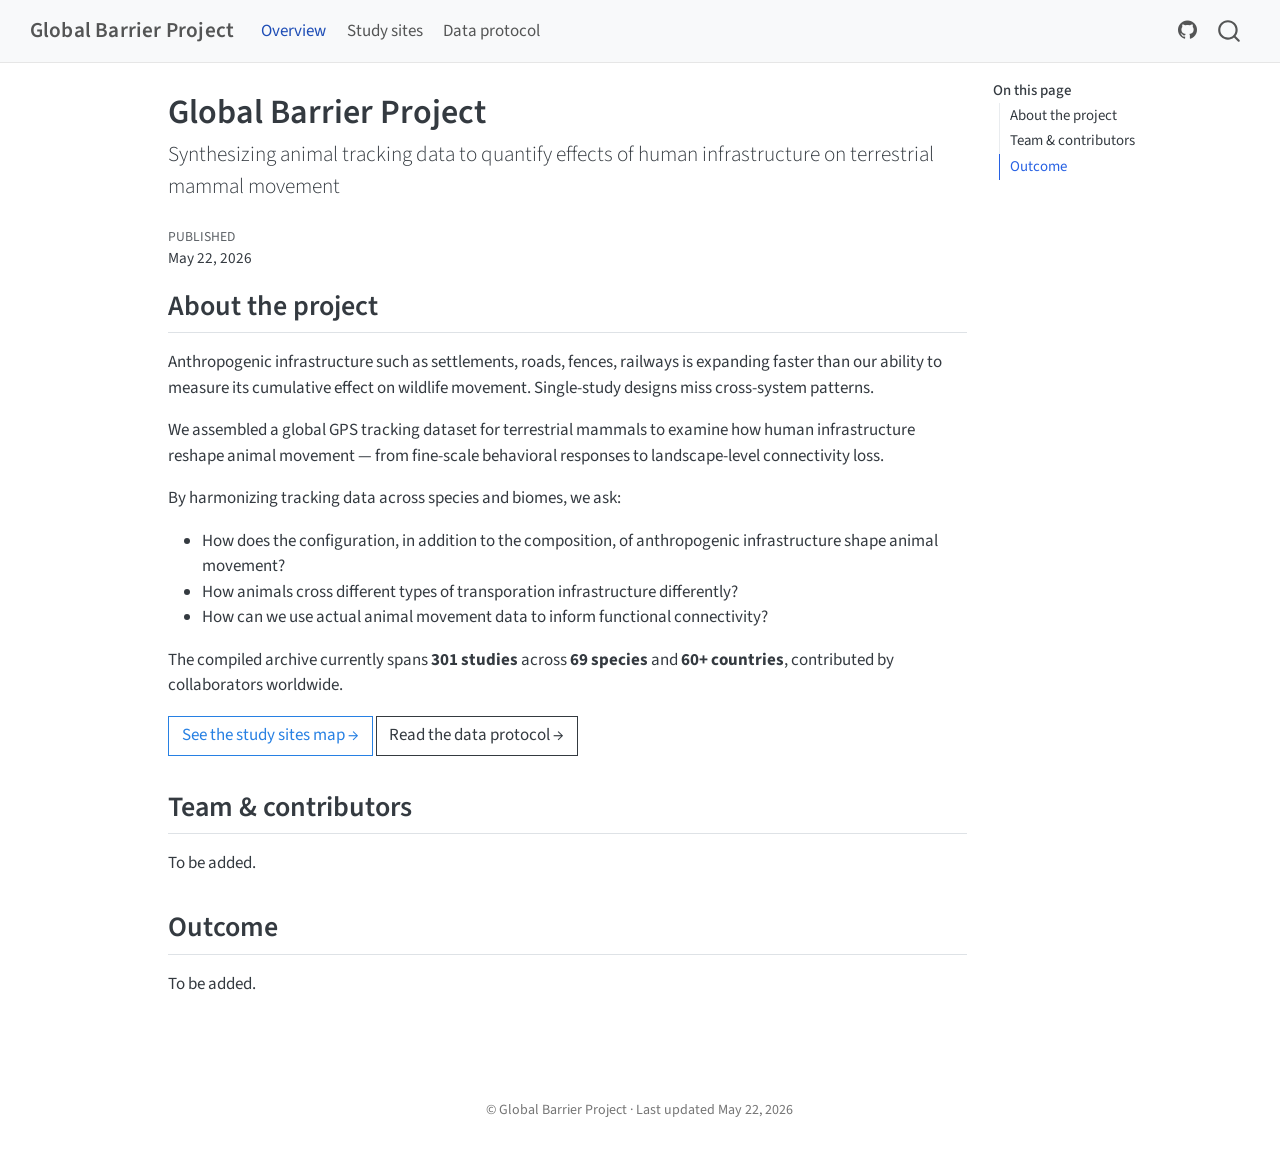
==== docs/index.html @ 2ed0b563 "update site" ====
<!DOCTYPE html>
<html xmlns="http://www.w3.org/1999/xhtml" lang="en" xml:lang="en"><head>

<meta charset="utf-8">
<meta name="generator" content="quarto-1.9.37">

<meta name="viewport" content="width=device-width, initial-scale=1.0, user-scalable=yes">

<meta name="dcterms.date" content="2026-05-22">

<title>Global Barrier Project</title>
<style>
/* Default styles provided by pandoc.
** See https://pandoc.org/MANUAL.html#variables-for-html for config info.
*/
code{white-space: pre-wrap;}
span.smallcaps{font-variant: small-caps;}
div.columns{display: flex; gap: min(4vw, 1.5em);}
div.column{flex: auto; overflow-x: auto;}
div.hanging-indent{margin-left: 1.5em; text-indent: -1.5em;}
ul.task-list{list-style: none;}
ul.task-list li input[type="checkbox"] {
  width: 0.8em;
  margin: 0 0.8em 0.2em -1em; /* quarto-specific, see https://github.com/quarto-dev/quarto-cli/issues/4556 */ 
  vertical-align: middle;
}
</style>


<script src="site_libs/quarto-nav/quarto-nav.js"></script>
<script src="site_libs/quarto-nav/headroom.min.js"></script>
<script src="site_libs/clipboard/clipboard.min.js"></script>
<script src="site_libs/quarto-search/autocomplete.umd.js"></script>
<script src="site_libs/quarto-search/fuse.min.js"></script>
<script src="site_libs/quarto-search/quarto-search.js"></script>
<meta name="quarto:offset" content="./">
<script src="site_libs/quarto-html/quarto.js" type="module"></script>
<script src="site_libs/quarto-html/tabsets/tabsets.js" type="module"></script>
<script src="site_libs/quarto-html/popper.min.js"></script>
<script src="site_libs/quarto-html/tippy.umd.min.js"></script>
<script src="site_libs/quarto-html/anchor.min.js"></script>
<link href="site_libs/quarto-html/tippy.css" rel="stylesheet">
<link href="site_libs/quarto-html/quarto-syntax-highlighting-7f8f88aac4f3542376d5c11b86a4c14d.css" rel="stylesheet" id="quarto-text-highlighting-styles">
<script src="site_libs/bootstrap/bootstrap.min.js"></script>
<link href="site_libs/bootstrap/bootstrap-icons.css" rel="stylesheet">
<link href="site_libs/bootstrap/bootstrap-6388ad00bb6ecaefa25b9a98db1edf18.min.css" rel="stylesheet" append-hash="true" id="quarto-bootstrap" data-mode="light">
<script id="quarto-search-options" type="application/json">{
  "location": "navbar",
  "copy-button": false,
  "collapse-after": 3,
  "panel-placement": "end",
  "type": "overlay",
  "limit": 50,
  "keyboard-shortcut": [
    "f",
    "/",
    "s"
  ],
  "show-item-context": false,
  "language": {
    "search-no-results-text": "No results",
    "search-matching-documents-text": "matching documents",
    "search-copy-link-title": "Copy link to search",
    "search-hide-matches-text": "Hide additional matches",
    "search-more-match-text": "more match in this document",
    "search-more-matches-text": "more matches in this document",
    "search-clear-button-title": "Clear",
    "search-text-placeholder": "",
    "search-detached-cancel-button-title": "Cancel",
    "search-submit-button-title": "Submit",
    "search-label": "Search"
  }
}</script>
<style>html{ scroll-behavior: smooth; }</style>


<link rel="stylesheet" href="styles.css">
</head>

<body class="nav-fixed quarto-light">

<div id="quarto-search-results"></div>
  <header id="quarto-header" class="headroom fixed-top">
    <nav class="navbar navbar-expand-lg " data-bs-theme="dark">
      <div class="navbar-container container-fluid">
      <div class="navbar-brand-container mx-auto">
    <a class="navbar-brand" href="./index.html">
    <span class="navbar-title">Global Barrier Project</span>
    </a>
  </div>
            <div id="quarto-search" class="" title="Search"></div>
          <button class="navbar-toggler" type="button" data-bs-toggle="collapse" data-bs-target="#navbarCollapse" aria-controls="navbarCollapse" role="menu" aria-expanded="false" aria-label="Toggle navigation" onclick="if (window.quartoToggleHeadroom) { window.quartoToggleHeadroom(); }">
  <span class="navbar-toggler-icon"></span>
</button>
          <div class="collapse navbar-collapse" id="navbarCollapse">
            <ul class="navbar-nav navbar-nav-scroll me-auto">
  <li class="nav-item">
    <a class="nav-link active" href="./index.html" aria-current="page"> 
<span class="menu-text">Overview</span></a>
  </li>  
  <li class="nav-item">
    <a class="nav-link" href="./map.html"> 
<span class="menu-text">Study sites</span></a>
  </li>  
  <li class="nav-item">
    <a class="nav-link" href="./protocol.html"> 
<span class="menu-text">Data protocol</span></a>
  </li>  
</ul>
            <ul class="navbar-nav navbar-nav-scroll ms-auto">
  <li class="nav-item compact">
    <a class="nav-link" href="https://github.com/wx-ecology/barrierproject.github.io"> <i class="bi bi-github" role="img">
</i> 
<span class="menu-text"></span></a>
  </li>  
</ul>
          </div> <!-- /navcollapse -->
            <div class="quarto-navbar-tools">
</div>
      </div> <!-- /container-fluid -->
    </nav>
</header>
<!-- content -->
<div id="quarto-content" class="quarto-container page-columns page-rows-contents page-layout-article page-navbar">
<!-- sidebar -->
<!-- margin-sidebar -->
    <div id="quarto-margin-sidebar" class="sidebar margin-sidebar">
        <nav id="TOC" role="doc-toc" class="toc-active">
    <h2 id="toc-title">On this page</h2>
   
  <ul>
  <li><a href="#about-the-project" id="toc-about-the-project" class="nav-link active" data-scroll-target="#about-the-project">About the project</a></li>
  <li><a href="#team-contributors" id="toc-team-contributors" class="nav-link" data-scroll-target="#team-contributors">Team &amp; contributors</a></li>
  <li><a href="#outcome" id="toc-outcome" class="nav-link" data-scroll-target="#outcome">Outcome</a></li>
  </ul>
</nav>
    </div>
<!-- main -->
<main class="content" id="quarto-document-content">

<header id="title-block-header" class="quarto-title-block default">
<div class="quarto-title">
<h1 class="title">Global Barrier Project</h1>
<p class="subtitle lead">Synthesizing animal tracking data to quantify effects of human infrastructure on terrestrial mammal movement</p>
</div>



<div class="quarto-title-meta">

    
    <div>
    <div class="quarto-title-meta-heading">Published</div>
    <div class="quarto-title-meta-contents">
      <p class="date">May 22, 2026</p>
    </div>
  </div>
  
    
  </div>
  


</header>


<section id="about-the-project" class="level2">
<h2 class="anchored" data-anchor-id="about-the-project">About the project</h2>
<p>Anthropogenic infrastructure such as settlements, roads, fences, railways is expanding faster than our ability to measure its cumulative effect on wildlife movement. Single-study designs miss cross-system patterns.</p>
<p>We assembled a global GPS tracking dataset for terrestrial mammals to examine how human infrastructure reshape animal movement — from fine-scale behavioral responses to landscape-level connectivity loss.</p>
<p>By harmonizing tracking data across species and biomes, we ask:</p>
<ul>
<li>How does the configuration, in addition to the composition, of anthropogenic infrastructure shape animal movement?</li>
<li>How animals cross different types of transporation infrastructure differently?</li>
<li>How can we use actual animal movement data to inform functional connectivity?</li>
</ul>
<p>The compiled archive currently spans <strong>301 studies</strong> across <strong>69 species</strong> and <strong>60+ countries</strong>, contributed by collaborators worldwide.</p>
<p><a href="./map.html" class="btn btn-outline-primary">See the study sites map →</a> <a href="./protocol.html" class="btn btn-outline-secondary">Read the data protocol →</a></p>
</section>
<section id="team-contributors" class="level2">
<h2 class="anchored" data-anchor-id="team-contributors">Team &amp; contributors</h2>
<p>To be added.</p>
</section>
<section id="outcome" class="level2">
<h2 class="anchored" data-anchor-id="outcome">Outcome</h2>
<p>To be added.</p>


</section>

</main> <!-- /main -->
<script id="quarto-html-after-body" type="application/javascript">
  window.document.addEventListener("DOMContentLoaded", function (event) {
    const icon = "";
    const anchorJS = new window.AnchorJS();
    anchorJS.options = {
      placement: 'right',
      icon: icon
    };
    anchorJS.add('.anchored');
    const isCodeAnnotation = (el) => {
      for (const clz of el.classList) {
        if (clz.startsWith('code-annotation-')) {                     
          return true;
        }
      }
      return false;
    }
    const onCopySuccess = function(e) {
      // button target
      const button = e.trigger;
      // don't keep focus
      button.blur();
      // flash "checked"
      button.classList.add('code-copy-button-checked');
      var currentTitle = button.getAttribute("title");
      button.setAttribute("title", "Copied!");
      let tooltip;
      if (window.bootstrap) {
        button.setAttribute("data-bs-toggle", "tooltip");
        button.setAttribute("data-bs-placement", "left");
        button.setAttribute("data-bs-title", "Copied!");
        tooltip = new bootstrap.Tooltip(button, 
          { trigger: "manual", 
            customClass: "code-copy-button-tooltip",
            offset: [0, -8]});
        tooltip.show();    
      }
      setTimeout(function() {
        if (tooltip) {
          tooltip.hide();
          button.removeAttribute("data-bs-title");
          button.removeAttribute("data-bs-toggle");
          button.removeAttribute("data-bs-placement");
        }
        button.setAttribute("title", currentTitle);
        button.classList.remove('code-copy-button-checked');
      }, 1000);
      // clear code selection
      e.clearSelection();
    }
    const getTextToCopy = function(trigger) {
      const outerScaffold = trigger.parentElement.cloneNode(true);
      const codeEl = outerScaffold.querySelector('code');
      for (const childEl of codeEl.children) {
        if (isCodeAnnotation(childEl)) {
          childEl.remove();
        }
      }
      return codeEl.innerText;
    }
    const clipboard = new window.ClipboardJS('.code-copy-button:not([data-in-quarto-modal])', {
      text: getTextToCopy
    });
    clipboard.on('success', onCopySuccess);
    if (window.document.getElementById('quarto-embedded-source-code-modal')) {
      const clipboardModal = new window.ClipboardJS('.code-copy-button[data-in-quarto-modal]', {
        text: getTextToCopy,
        container: window.document.getElementById('quarto-embedded-source-code-modal')
      });
      clipboardModal.on('success', onCopySuccess);
    }
      var localhostRegex = new RegExp(/^(?:http|https):\/\/localhost\:?[0-9]*\//);
      var mailtoRegex = new RegExp(/^mailto:/);
        var filterRegex = new RegExp("https:\/\/wx-ecology\.github\.io\/barrierproject\.github\.io\/");
      var isInternal = (href) => {
          return filterRegex.test(href) || localhostRegex.test(href) || mailtoRegex.test(href);
      }
      // Inspect non-navigation links and adorn them if external
     var links = window.document.querySelectorAll('a[href]:not(.nav-link):not(.navbar-brand):not(.toc-action):not(.sidebar-link):not(.sidebar-item-toggle):not(.pagination-link):not(.no-external):not([aria-hidden]):not(.dropdown-item):not(.quarto-navigation-tool):not(.about-link)');
      for (var i=0; i<links.length; i++) {
        const link = links[i];
        if (!isInternal(link.href)) {
          // undo the damage that might have been done by quarto-nav.js in the case of
          // links that we want to consider external
          if (link.dataset.originalHref !== undefined) {
            link.href = link.dataset.originalHref;
          }
            // target, if specified
            link.setAttribute("target", "_blank");
            if (link.getAttribute("rel") === null) {
              link.setAttribute("rel", "noopener");
            }
        }
      }
    function tippyHover(el, contentFn, onTriggerFn, onUntriggerFn) {
      const config = {
        allowHTML: true,
        maxWidth: 500,
        delay: 100,
        arrow: false,
        appendTo: function(el) {
            return el.parentElement;
        },
        interactive: true,
        interactiveBorder: 10,
        theme: 'quarto',
        placement: 'bottom-start',
      };
      if (contentFn) {
        config.content = contentFn;
      }
      if (onTriggerFn) {
        config.onTrigger = onTriggerFn;
      }
      if (onUntriggerFn) {
        config.onUntrigger = onUntriggerFn;
      }
      window.tippy(el, config); 
    }
    const noterefs = window.document.querySelectorAll('a[role="doc-noteref"]');
    for (var i=0; i<noterefs.length; i++) {
      const ref = noterefs[i];
      tippyHover(ref, function() {
        // use id or data attribute instead here
        let href = ref.getAttribute('data-footnote-href') || ref.getAttribute('href');
        try { href = new URL(href).hash; } catch {}
        const id = href.replace(/^#\/?/, "");
        const note = window.document.getElementById(id);
        if (note) {
          return note.innerHTML;
        } else {
          return "";
        }
      });
    }
    const xrefs = window.document.querySelectorAll('a.quarto-xref');
    const processXRef = (id, note) => {
      // Strip column container classes
      const stripColumnClz = (el) => {
        el.classList.remove("page-full", "page-columns");
        if (el.children) {
          for (const child of el.children) {
            stripColumnClz(child);
          }
        }
      }
      stripColumnClz(note)
      if (id === null || id.startsWith('sec-')) {
        // Special case sections, only their first couple elements
        const container = document.createElement("div");
        if (note.children && note.children.length > 2) {
          container.appendChild(note.children[0].cloneNode(true));
          for (let i = 1; i < note.children.length; i++) {
            const child = note.children[i];
            if (child.tagName === "P" && child.innerText === "") {
              continue;
            } else {
              container.appendChild(child.cloneNode(true));
              break;
            }
          }
          if (window.Quarto?.typesetMath) {
            window.Quarto.typesetMath(container);
          }
          return container.innerHTML
        } else {
          if (window.Quarto?.typesetMath) {
            window.Quarto.typesetMath(note);
          }
          return note.innerHTML;
        }
      } else {
        // Remove any anchor links if they are present
        const anchorLink = note.querySelector('a.anchorjs-link');
        if (anchorLink) {
          anchorLink.remove();
        }
        if (window.Quarto?.typesetMath) {
          window.Quarto.typesetMath(note);
        }
        if (note.classList.contains("callout")) {
          return note.outerHTML;
        } else {
          return note.innerHTML;
        }
      }
    }
    for (var i=0; i<xrefs.length; i++) {
      const xref = xrefs[i];
      tippyHover(xref, undefined, function(instance) {
        instance.disable();
        let url = xref.getAttribute('href');
        let hash = undefined; 
        if (url.startsWith('#')) {
          hash = url;
        } else {
          try { hash = new URL(url).hash; } catch {}
        }
        if (hash) {
          const id = hash.replace(/^#\/?/, "");
          const note = window.document.getElementById(id);
          if (note !== null) {
            try {
              const html = processXRef(id, note.cloneNode(true));
              instance.setContent(html);
            } finally {
              instance.enable();
              instance.show();
            }
          } else {
            // See if we can fetch this
            fetch(url.split('#')[0])
            .then(res => res.text())
            .then(html => {
              const parser = new DOMParser();
              const htmlDoc = parser.parseFromString(html, "text/html");
              const note = htmlDoc.getElementById(id);
              if (note !== null) {
                const html = processXRef(id, note);
                instance.setContent(html);
              } 
            }).finally(() => {
              instance.enable();
              instance.show();
            });
          }
        } else {
          // See if we can fetch a full url (with no hash to target)
          // This is a special case and we should probably do some content thinning / targeting
          fetch(url)
          .then(res => res.text())
          .then(html => {
            const parser = new DOMParser();
            const htmlDoc = parser.parseFromString(html, "text/html");
            const note = htmlDoc.querySelector('main.content');
            if (note !== null) {
              // This should only happen for chapter cross references
              // (since there is no id in the URL)
              // remove the first header
              if (note.children.length > 0 && note.children[0].tagName === "HEADER") {
                note.children[0].remove();
              }
              const html = processXRef(null, note);
              instance.setContent(html);
            } 
          }).finally(() => {
            instance.enable();
            instance.show();
          });
        }
      }, function(instance) {
      });
    }
        let selectedAnnoteEl;
        const selectorForAnnotation = ( cell, annotation) => {
          let cellAttr = 'data-code-cell="' + cell + '"';
          let lineAttr = 'data-code-annotation="' +  annotation + '"';
          const selector = 'span[' + cellAttr + '][' + lineAttr + ']';
          return selector;
        }
        const selectCodeLines = (annoteEl) => {
          const doc = window.document;
          const targetCell = annoteEl.getAttribute("data-target-cell");
          const targetAnnotation = annoteEl.getAttribute("data-target-annotation");
          const annoteSpan = window.document.querySelector(selectorForAnnotation(targetCell, targetAnnotation));
          const lines = annoteSpan.getAttribute("data-code-lines").split(",");
          const lineIds = lines.map((line) => {
            return targetCell + "-" + line;
          })
          let top = null;
          let height = null;
          let parent = null;
          if (lineIds.length > 0) {
              //compute the position of the single el (top and bottom and make a div)
              const el = window.document.getElementById(lineIds[0]);
              top = el.offsetTop;
              height = el.offsetHeight;
              parent = el.parentElement.parentElement;
            if (lineIds.length > 1) {
              const lastEl = window.document.getElementById(lineIds[lineIds.length - 1]);
              const bottom = lastEl.offsetTop + lastEl.offsetHeight;
              height = bottom - top;
            }
            if (top !== null && height !== null && parent !== null) {
              // cook up a div (if necessary) and position it 
              let div = window.document.getElementById("code-annotation-line-highlight");
              if (div === null) {
                div = window.document.createElement("div");
                div.setAttribute("id", "code-annotation-line-highlight");
                div.style.position = 'absolute';
                parent.appendChild(div);
              }
              div.style.top = top - 2 + "px";
              div.style.height = height + 4 + "px";
              div.style.left = 0;
              let gutterDiv = window.document.getElementById("code-annotation-line-highlight-gutter");
              if (gutterDiv === null) {
                gutterDiv = window.document.createElement("div");
                gutterDiv.setAttribute("id", "code-annotation-line-highlight-gutter");
                gutterDiv.style.position = 'absolute';
                const codeCell = window.document.getElementById(targetCell);
                const gutter = codeCell.querySelector('.code-annotation-gutter');
                gutter.appendChild(gutterDiv);
              }
              gutterDiv.style.top = top - 2 + "px";
              gutterDiv.style.height = height + 4 + "px";
            }
            selectedAnnoteEl = annoteEl;
          }
        };
        const unselectCodeLines = () => {
          const elementsIds = ["code-annotation-line-highlight", "code-annotation-line-highlight-gutter"];
          elementsIds.forEach((elId) => {
            const div = window.document.getElementById(elId);
            if (div) {
              div.remove();
            }
          });
          selectedAnnoteEl = undefined;
        };
          // Handle positioning of the toggle
      window.addEventListener(
        "resize",
        throttle(() => {
          elRect = undefined;
          if (selectedAnnoteEl) {
            selectCodeLines(selectedAnnoteEl);
          }
        }, 10)
      );
      function throttle(fn, ms) {
      let throttle = false;
      let timer;
        return (...args) => {
          if(!throttle) { // first call gets through
              fn.apply(this, args);
              throttle = true;
          } else { // all the others get throttled
              if(timer) clearTimeout(timer); // cancel #2
              timer = setTimeout(() => {
                fn.apply(this, args);
                timer = throttle = false;
              }, ms);
          }
        };
      }
        // Attach click handler to the DT
        const annoteDls = window.document.querySelectorAll('dt[data-target-cell]');
        for (const annoteDlNode of annoteDls) {
          annoteDlNode.addEventListener('click', (event) => {
            const clickedEl = event.target;
            if (clickedEl !== selectedAnnoteEl) {
              unselectCodeLines();
              const activeEl = window.document.querySelector('dt[data-target-cell].code-annotation-active');
              if (activeEl) {
                activeEl.classList.remove('code-annotation-active');
              }
              selectCodeLines(clickedEl);
              clickedEl.classList.add('code-annotation-active');
            } else {
              // Unselect the line
              unselectCodeLines();
              clickedEl.classList.remove('code-annotation-active');
            }
          });
        }
    const findCites = (el) => {
      const parentEl = el.parentElement;
      if (parentEl) {
        const cites = parentEl.dataset.cites;
        if (cites) {
          return {
            el,
            cites: cites.split(' ')
          };
        } else {
          return findCites(el.parentElement)
        }
      } else {
        return undefined;
      }
    };
    var bibliorefs = window.document.querySelectorAll('a[role="doc-biblioref"]');
    for (var i=0; i<bibliorefs.length; i++) {
      const ref = bibliorefs[i];
      const citeInfo = findCites(ref);
      if (citeInfo) {
        tippyHover(citeInfo.el, function() {
          var popup = window.document.createElement('div');
          citeInfo.cites.forEach(function(cite) {
            var citeDiv = window.document.createElement('div');
            citeDiv.classList.add('hanging-indent');
            citeDiv.classList.add('csl-entry');
            var biblioDiv = window.document.getElementById('ref-' + cite);
            if (biblioDiv) {
              citeDiv.innerHTML = biblioDiv.innerHTML;
            }
            popup.appendChild(citeDiv);
          });
          return popup.innerHTML;
        });
      }
    }
  });
  </script>
</div> <!-- /content -->
<footer class="footer">
  <div class="nav-footer">
    <div class="nav-footer-left">
      &nbsp;
    </div>   
    <div class="nav-footer-center">
<p>© Global Barrier Project · Last updated May 22, 2026</p>
</div>
    <div class="nav-footer-right">
      &nbsp;
    </div>
  </div>
</footer>




<script src="site_libs/quarto-html/zenscroll-min.js"></script>
</body></html>
---- docs/site_libs/quarto-html/tippy.css ----
.tippy-box[data-animation=fade][data-state=hidden]{opacity:0}[data-tippy-root]{max-width:calc(100vw - 10px)}.tippy-box{position:relative;background-color:#333;color:#fff;border-radius:4px;font-size:14px;line-height:1.4;white-space:normal;outline:0;transition-property:transform,visibility,opacity}.tippy-box[data-placement^=top]>.tippy-arrow{bottom:0}.tippy-box[data-placement^=top]>.tippy-arrow:before{bottom:-7px;left:0;border-width:8px 8px 0;border-top-color:initial;transform-origin:center top}.tippy-box[data-placement^=bottom]>.tippy-arrow{top:0}.tippy-box[data-placement^=bottom]>.tippy-arrow:before{top:-7px;left:0;border-width:0 8px 8px;border-bottom-color:initial;transform-origin:center bottom}.tippy-box[data-placement^=left]>.tippy-arrow{right:0}.tippy-box[data-placement^=left]>.tippy-arrow:before{border-width:8px 0 8px 8px;border-left-color:initial;right:-7px;transform-origin:center left}.tippy-box[data-placement^=right]>.tippy-arrow{left:0}.tippy-box[data-placement^=right]>.tippy-arrow:before{left:-7px;border-width:8px 8px 8px 0;border-right-color:initial;transform-origin:center right}.tippy-box[data-inertia][data-state=visible]{transition-timing-function:cubic-bezier(.54,1.5,.38,1.11)}.tippy-arrow{width:16px;height:16px;color:#333}.tippy-arrow:before{content:"";position:absolute;border-color:transparent;border-style:solid}.tippy-content{position:relative;padding:5px 9px;z-index:1}
---- docs/site_libs/quarto-html/quarto-syntax-highlighting-7f8f88aac4f3542376d5c11b86a4c14d.css ----
/* quarto syntax highlight colors */
:root {
  --quarto-hl-ot-color: #003B4F;
  --quarto-hl-at-color: #657422;
  --quarto-hl-ss-color: #20794D;
  --quarto-hl-an-color: #5E5E5E;
  --quarto-hl-fu-color: #4758AB;
  --quarto-hl-st-color: #20794D;
  --quarto-hl-cf-color: #003B4F;
  --quarto-hl-op-color: #5E5E5E;
  --quarto-hl-er-color: #AD0000;
  --quarto-hl-bn-color: #AD0000;
  --quarto-hl-al-color: #AD0000;
  --quarto-hl-va-color: #111111;
  --quarto-hl-bu-color: inherit;
  --quarto-hl-ex-color: inherit;
  --quarto-hl-pp-color: #AD0000;
  --quarto-hl-in-color: #5E5E5E;
  --quarto-hl-vs-color: #20794D;
  --quarto-hl-wa-color: #5E5E5E;
  --quarto-hl-do-color: #5E5E5E;
  --quarto-hl-im-color: #00769E;
  --quarto-hl-ch-color: #20794D;
  --quarto-hl-dt-color: #AD0000;
  --quarto-hl-fl-color: #AD0000;
  --quarto-hl-co-color: #5E5E5E;
  --quarto-hl-cv-color: #5E5E5E;
  --quarto-hl-cn-color: #8f5902;
  --quarto-hl-sc-color: #5E5E5E;
  --quarto-hl-dv-color: #AD0000;
  --quarto-hl-kw-color: #003B4F;
}

/* other quarto variables */
:root {
  --quarto-font-monospace: SFMono-Regular, Menlo, Monaco, Consolas, "Liberation Mono", "Courier New", monospace;
}

/* syntax highlight based on Pandoc's rules */
pre > code.sourceCode > span {
  color: #003B4F;
}

code.sourceCode > span {
  color: #003B4F;
}

div.sourceCode,
div.sourceCode pre.sourceCode {
  color: #003B4F;
}

/* Normal */
code span {
  color: #003B4F;
}

/* Alert */
code span.al {
  color: #AD0000;
  font-style: inherit;
}

/* Annotation */
code span.an {
  color: #5E5E5E;
  font-style: inherit;
}

/* Attribute */
code span.at {
  color: #657422;
  font-style: inherit;
}

/* BaseN */
code span.bn {
  color: #AD0000;
  font-style: inherit;
}

/* BuiltIn */
code span.bu {
  font-style: inherit;
}

/* ControlFlow */
code span.cf {
  color: #003B4F;
  font-weight: bold;
  font-style: inherit;
}

/* Char */
code span.ch {
  color: #20794D;
  font-style: inherit;
}

/* Constant */
code span.cn {
  color: #8f5902;
  font-style: inherit;
}

/* Comment */
code span.co {
  color: #5E5E5E;
  font-style: inherit;
}

/* CommentVar */
code span.cv {
  color: #5E5E5E;
  font-style: italic;
}

/* Documentation */
code span.do {
  color: #5E5E5E;
  font-style: italic;
}

/* DataType */
code span.dt {
  color: #AD0000;
  font-style: inherit;
}

/* DecVal */
code span.dv {
  color: #AD0000;
  font-style: inherit;
}

/* Error */
code span.er {
  color: #AD0000;
  font-style: inherit;
}

/* Extension */
code span.ex {
  font-style: inherit;
}

/* Float */
code span.fl {
  color: #AD0000;
  font-style: inherit;
}

/* Function */
code span.fu {
  color: #4758AB;
  font-style: inherit;
}

/* Import */
code span.im {
  color: #00769E;
  font-style: inherit;
}

/* Information */
code span.in {
  color: #5E5E5E;
  font-style: inherit;
}

/* Keyword */
code span.kw {
  color: #003B4F;
  font-weight: bold;
  font-style: inherit;
}

/* Operator */
code span.op {
  color: #5E5E5E;
  font-style: inherit;
}

/* Other */
code span.ot {
  color: #003B4F;
  font-style: inherit;
}

/* Preprocessor */
code span.pp {
  color: #AD0000;
  font-style: inherit;
}

/* SpecialChar */
code span.sc {
  color: #5E5E5E;
  font-style: inherit;
}

/* SpecialString */
code span.ss {
  color: #20794D;
  font-style: inherit;
}

/* String */
code span.st {
  color: #20794D;
  font-style: inherit;
}

/* Variable */
code span.va {
  color: #111111;
  font-style: inherit;
}

/* VerbatimString */
code span.vs {
  color: #20794D;
  font-style: inherit;
}

/* Warning */
code span.wa {
  color: #5E5E5E;
  font-style: italic;
}

.prevent-inlining {
  content: "</";
}

/*# sourceMappingURL=789ad8cd35626ba772517505b42a116e.css.map */
---- docs/styles.css ----
/* Global Barrier Project - light branding */
:root {
  --gb-accent: #2c5f4f;
  --gb-muted: #6c7a76;
}

.navbar { border-bottom: 1px solid #e6e6e6; }
.navbar-brand { font-weight: 600; letter-spacing: 0.2px; }

/* Make Leaflet maps inside Quarto pages flush with text width */
.leaflet-container { border-radius: 6px; }

/* Subtle table styling for protocol page */
table { font-size: 0.92rem; }
table thead th { background: #f4f6f5; }

/* De-emphasize footer */
.page-footer { color: var(--gb-muted); font-size: 0.85rem; }
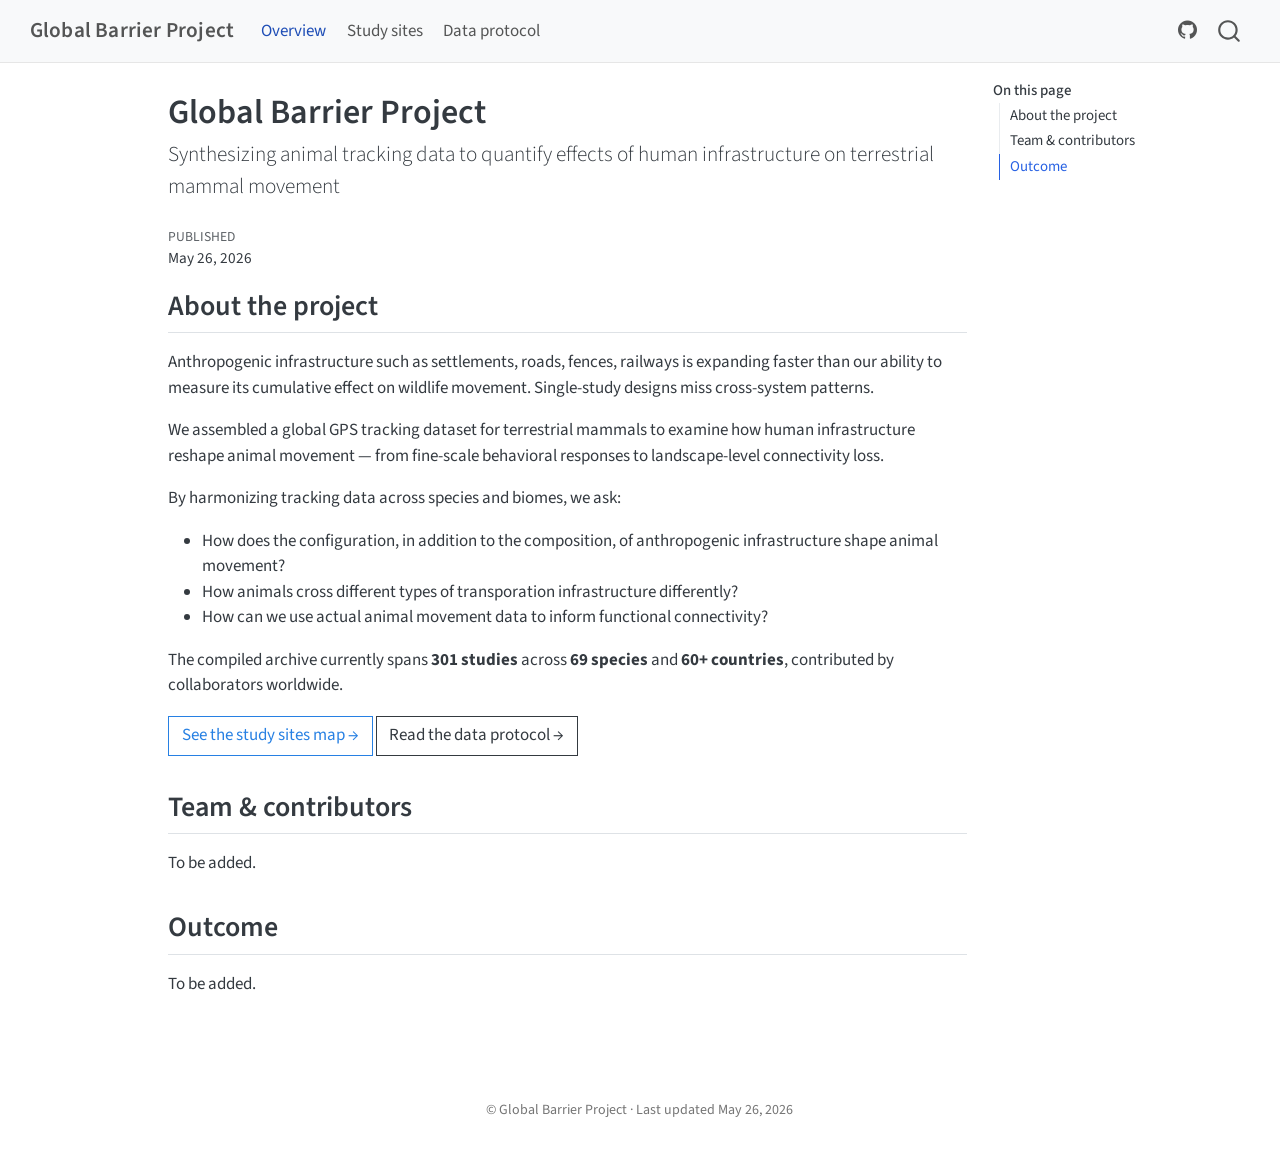
==== commit 3980d492: "update site title" ====
--- a/docs/index.html
+++ b/docs/index.html
@@ -6,7 +6,7 @@
 
 <meta name="viewport" content="width=device-width, initial-scale=1.0, user-scalable=yes">
 
-<meta name="dcterms.date" content="2026-05-22">
+<meta name="dcterms.date" content="2026-05-26">
 
 <title>Global Barrier Project</title>
 <style>
@@ -152,7 +152,7 @@
     <div>
     <div class="quarto-title-meta-heading">Published</div>
     <div class="quarto-title-meta-contents">
-      <p class="date">May 22, 2026</p>
+      <p class="date">May 26, 2026</p>
     </div>
   </div>
   
@@ -601,7 +601,7 @@
       &nbsp;
     </div>   
     <div class="nav-footer-center">
-<p>© Global Barrier Project · Last updated May 22, 2026</p>
+<p>© Global Barrier Project · Last updated May 26, 2026</p>
 </div>
     <div class="nav-footer-right">
       &nbsp;
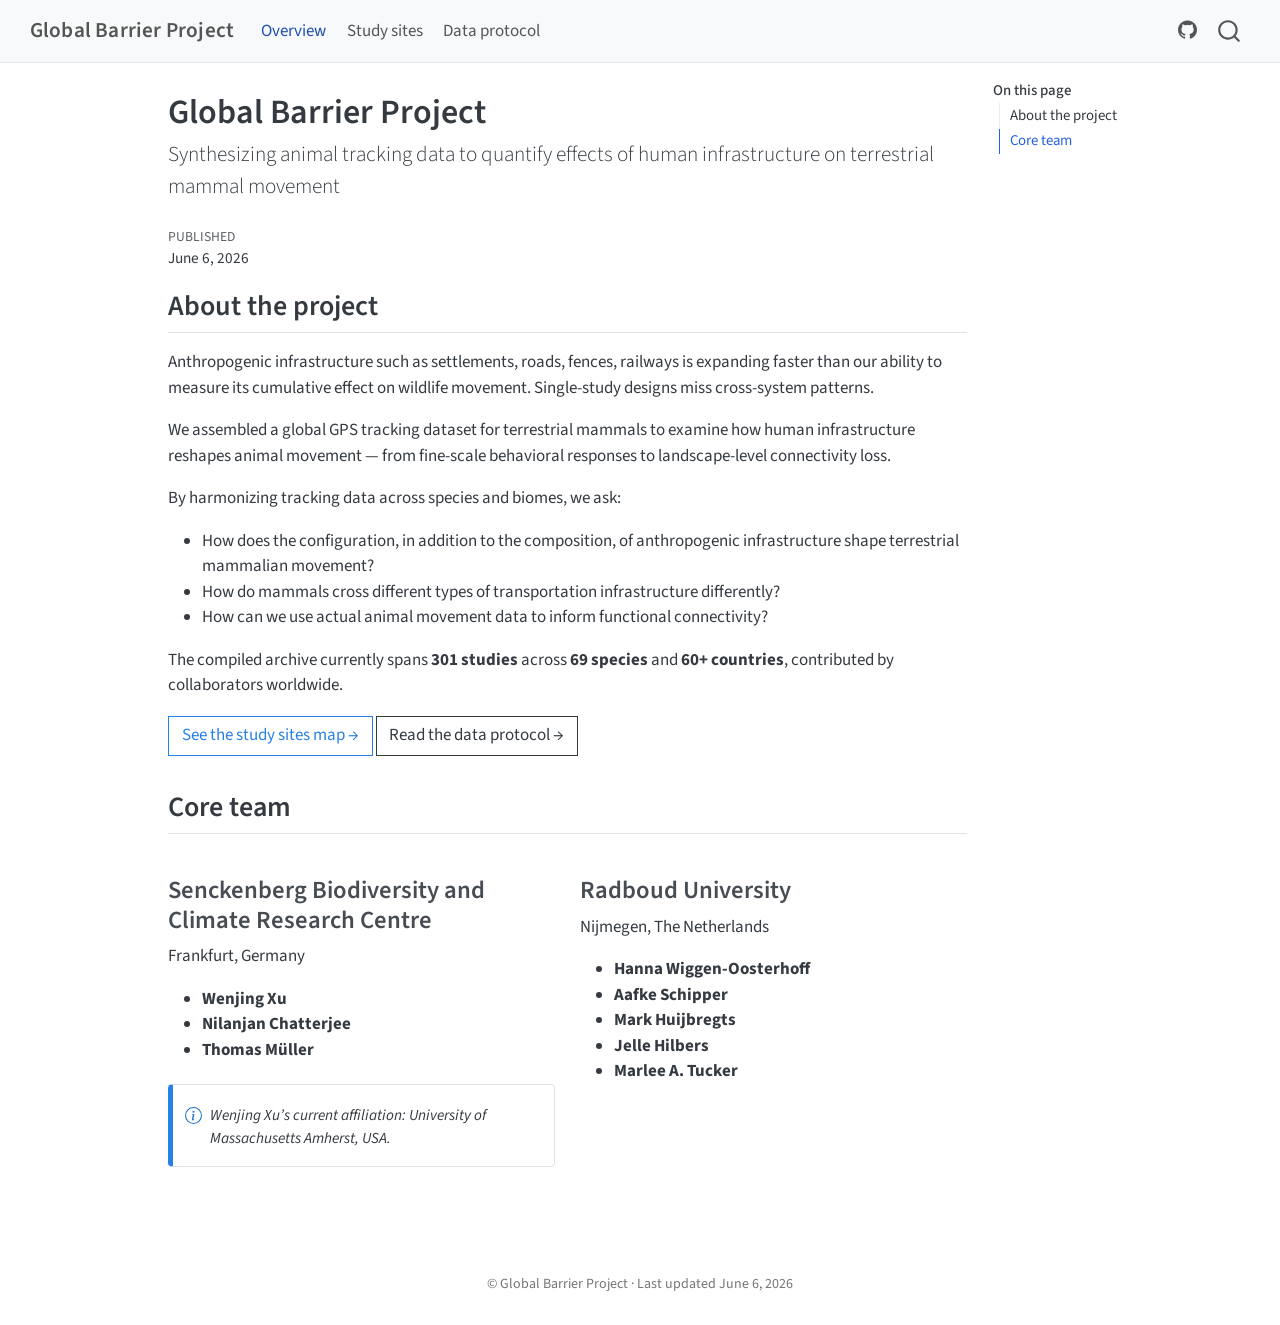
==== commit beca9850: "Update overview and team section" ====
--- a/docs/index.html
+++ b/docs/index.html
@@ -6,7 +6,7 @@
 
 <meta name="viewport" content="width=device-width, initial-scale=1.0, user-scalable=yes">
 
-<meta name="dcterms.date" content="2026-05-26">
+<meta name="dcterms.date" content="2026-06-06">
 
 <title>Global Barrier Project</title>
 <style>
@@ -130,8 +130,7 @@
    
   <ul>
   <li><a href="#about-the-project" id="toc-about-the-project" class="nav-link active" data-scroll-target="#about-the-project">About the project</a></li>
-  <li><a href="#team-contributors" id="toc-team-contributors" class="nav-link" data-scroll-target="#team-contributors">Team &amp; contributors</a></li>
-  <li><a href="#outcome" id="toc-outcome" class="nav-link" data-scroll-target="#outcome">Outcome</a></li>
+  <li><a href="#core-team" id="toc-core-team" class="nav-link" data-scroll-target="#core-team">Core team</a></li>
   </ul>
 </nav>
     </div>
@@ -152,7 +151,7 @@
     <div>
     <div class="quarto-title-meta-heading">Published</div>
     <div class="quarto-title-meta-contents">
-      <p class="date">May 26, 2026</p>
+      <p class="date">June 6, 2026</p>
     </div>
   </div>
   
@@ -167,23 +166,50 @@
 <section id="about-the-project" class="level2">
 <h2 class="anchored" data-anchor-id="about-the-project">About the project</h2>
 <p>Anthropogenic infrastructure such as settlements, roads, fences, railways is expanding faster than our ability to measure its cumulative effect on wildlife movement. Single-study designs miss cross-system patterns.</p>
-<p>We assembled a global GPS tracking dataset for terrestrial mammals to examine how human infrastructure reshape animal movement — from fine-scale behavioral responses to landscape-level connectivity loss.</p>
+<p>We assembled a global GPS tracking dataset for terrestrial mammals to examine how human infrastructure reshapes animal movement — from fine-scale behavioral responses to landscape-level connectivity loss.</p>
 <p>By harmonizing tracking data across species and biomes, we ask:</p>
 <ul>
-<li>How does the configuration, in addition to the composition, of anthropogenic infrastructure shape animal movement?</li>
-<li>How animals cross different types of transporation infrastructure differently?</li>
+<li>How does the configuration, in addition to the composition, of anthropogenic infrastructure shape terrestrial mammalian movement?</li>
+<li>How do mammals cross different types of transportation infrastructure differently?</li>
 <li>How can we use actual animal movement data to inform functional connectivity?</li>
 </ul>
 <p>The compiled archive currently spans <strong>301 studies</strong> across <strong>69 species</strong> and <strong>60+ countries</strong>, contributed by collaborators worldwide.</p>
 <p><a href="./map.html" class="btn btn-outline-primary">See the study sites map →</a> <a href="./protocol.html" class="btn btn-outline-secondary">Read the data protocol →</a></p>
 </section>
-<section id="team-contributors" class="level2">
-<h2 class="anchored" data-anchor-id="team-contributors">Team &amp; contributors</h2>
-<p>To be added.</p>
+<section id="core-team" class="level2">
+<h2 class="anchored" data-anchor-id="core-team">Core team</h2>
+<div class="grid">
+<section id="senckenberg-biodiversity-and-climate-research-centre" class="level3 g-col-12 g-col-md-6">
+<h3 class="anchored" data-anchor-id="senckenberg-biodiversity-and-climate-research-centre">Senckenberg Biodiversity and Climate Research Centre</h3>
+<p>Frankfurt, Germany</p>
+<ul>
+<li><strong>Wenjing Xu</strong></li>
+<li><strong>Nilanjan Chatterjee</strong></li>
+<li><strong>Thomas Müller</strong></li>
+</ul>
+<div class="callout callout-style-simple callout-note">
+<div class="callout-body d-flex">
+<div class="callout-icon-container">
+<i class="callout-icon"></i>
+</div>
+<div class="callout-body-container">
+<p><em>Wenjing Xu’s current affiliation: University of Massachusetts Amherst, USA.</em></p>
+</div>
+</div>
+</div>
 </section>
-<section id="outcome" class="level2">
-<h2 class="anchored" data-anchor-id="outcome">Outcome</h2>
-<p>To be added.</p>
+<section id="radboud-university" class="level3 g-col-12 g-col-md-6">
+<h3 class="anchored" data-anchor-id="radboud-university">Radboud University</h3>
+<p>Nijmegen, The Netherlands</p>
+<ul>
+<li><strong>Hanna Wiggen-Oosterhoff</strong></li>
+<li><strong>Aafke Schipper</strong></li>
+<li><strong>Mark Huijbregts</strong></li>
+<li><strong>Jelle Hilbers</strong></li>
+<li><strong>Marlee A. Tucker</strong></li>
+</ul>
+</section>
+</div>
 
 
 </section>
@@ -601,7 +627,7 @@
       &nbsp;
     </div>   
     <div class="nav-footer-center">
-<p>© Global Barrier Project · Last updated May 26, 2026</p>
+<p>© Global Barrier Project · Last updated June 6, 2026</p>
 </div>
     <div class="nav-footer-right">
       &nbsp;
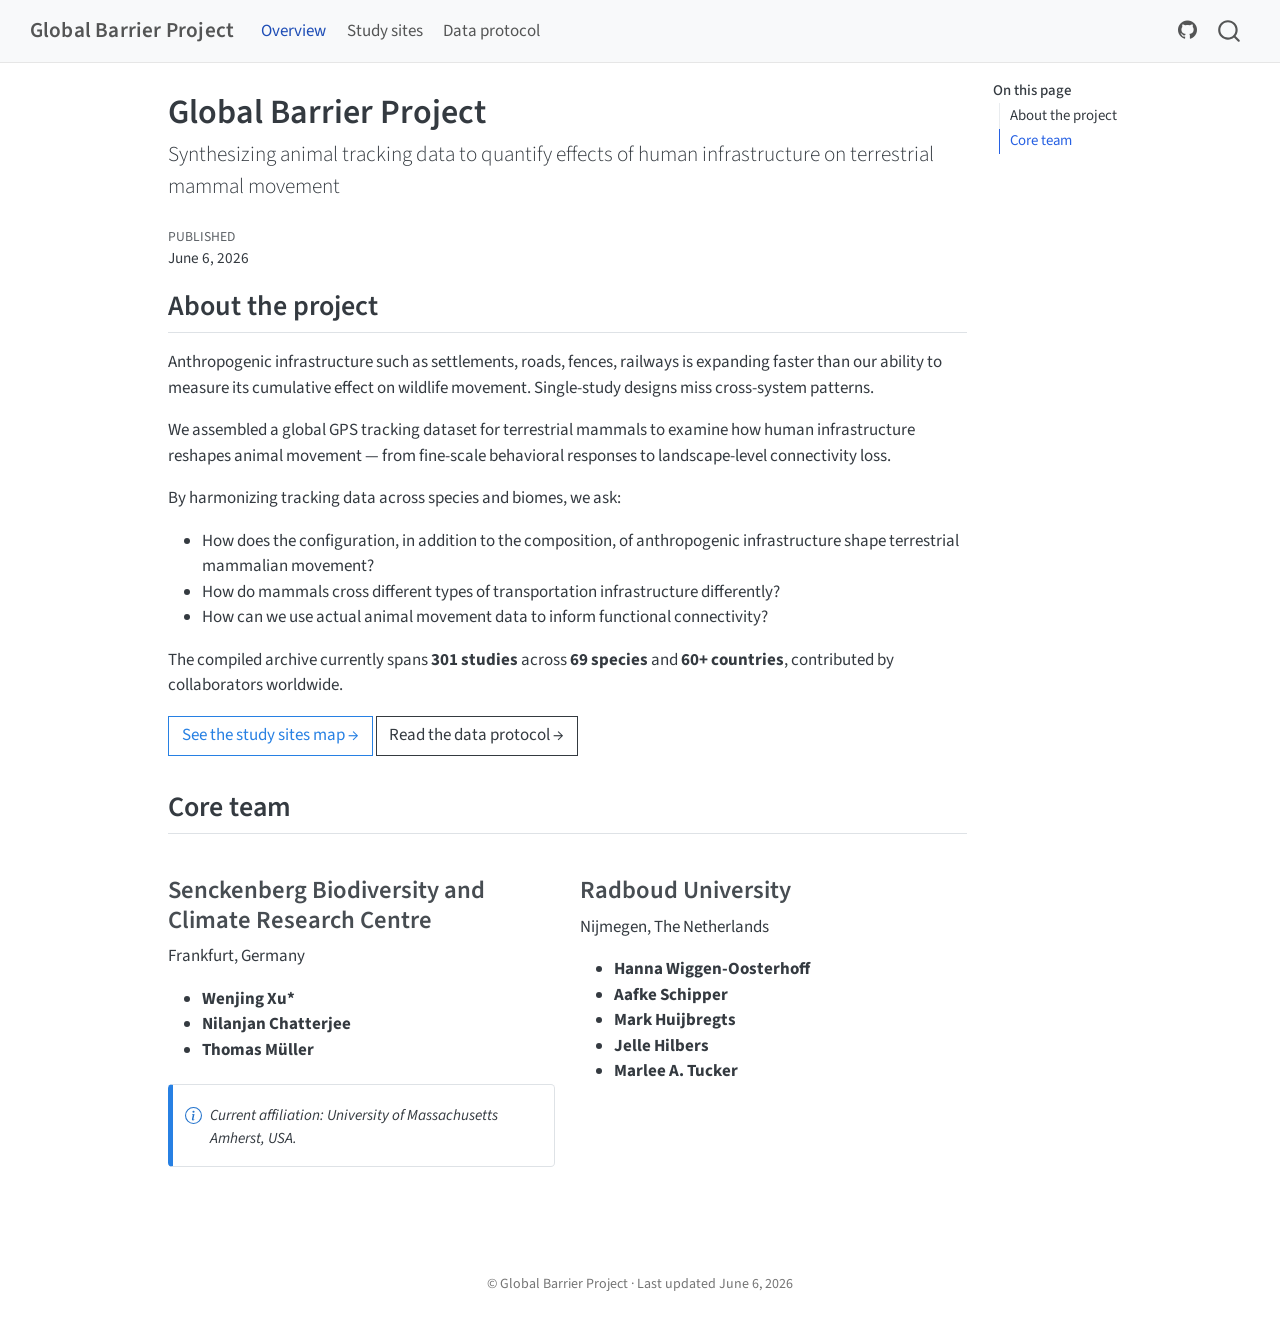
==== commit 8ffc2828: "Update overview and team section" ====
--- a/docs/index.html
+++ b/docs/index.html
@@ -183,7 +183,7 @@
 <h3 class="anchored" data-anchor-id="senckenberg-biodiversity-and-climate-research-centre">Senckenberg Biodiversity and Climate Research Centre</h3>
 <p>Frankfurt, Germany</p>
 <ul>
-<li><strong>Wenjing Xu</strong></li>
+<li><strong>Wenjing Xu* </strong></li>
 <li><strong>Nilanjan Chatterjee</strong></li>
 <li><strong>Thomas Müller</strong></li>
 </ul>
@@ -193,7 +193,7 @@
 <i class="callout-icon"></i>
 </div>
 <div class="callout-body-container">
-<p><em>Wenjing Xu’s current affiliation: University of Massachusetts Amherst, USA.</em></p>
+<p><em>Current affiliation: University of Massachusetts Amherst, USA.</em></p>
 </div>
 </div>
 </div>
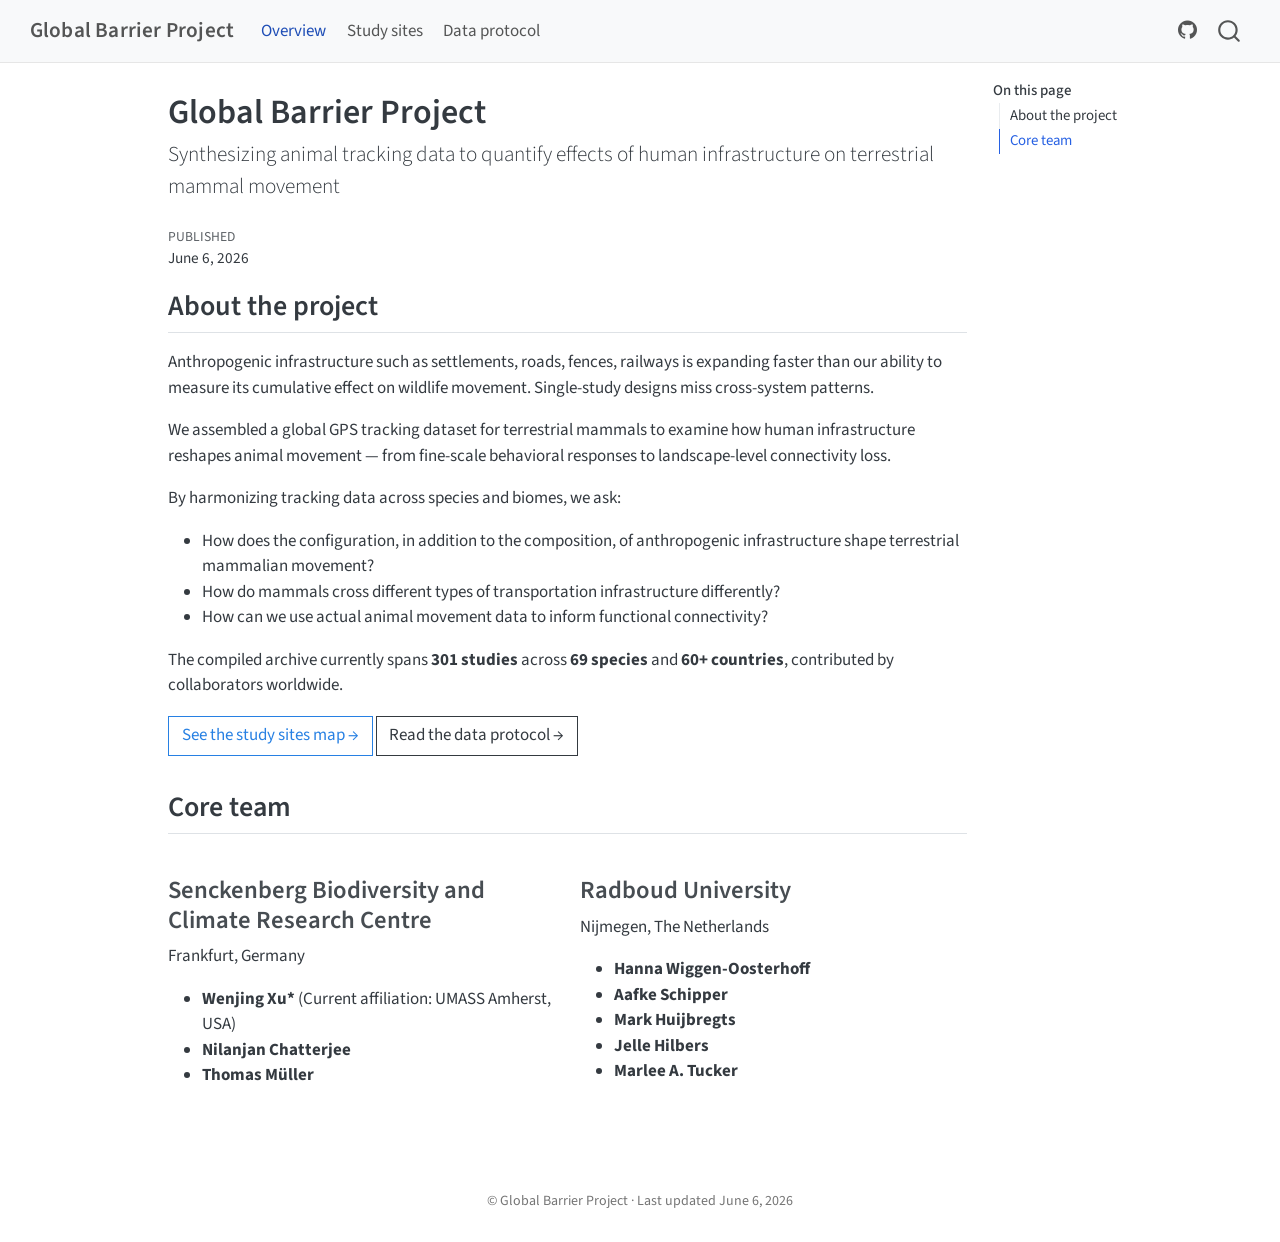
==== commit 15de2833: "Update overview and team section" ====
--- a/docs/index.html
+++ b/docs/index.html
@@ -183,20 +183,10 @@
 <h3 class="anchored" data-anchor-id="senckenberg-biodiversity-and-climate-research-centre">Senckenberg Biodiversity and Climate Research Centre</h3>
 <p>Frankfurt, Germany</p>
 <ul>
-<li><strong>Wenjing Xu* </strong></li>
+<li><strong>Wenjing Xu* </strong> (Current affiliation: UMASS Amherst, USA)</li>
 <li><strong>Nilanjan Chatterjee</strong></li>
 <li><strong>Thomas Müller</strong></li>
 </ul>
-<div class="callout callout-style-simple callout-note">
-<div class="callout-body d-flex">
-<div class="callout-icon-container">
-<i class="callout-icon"></i>
-</div>
-<div class="callout-body-container">
-<p><em>Current affiliation: University of Massachusetts Amherst, USA.</em></p>
-</div>
-</div>
-</div>
 </section>
 <section id="radboud-university" class="level3 g-col-12 g-col-md-6">
 <h3 class="anchored" data-anchor-id="radboud-university">Radboud University</h3>
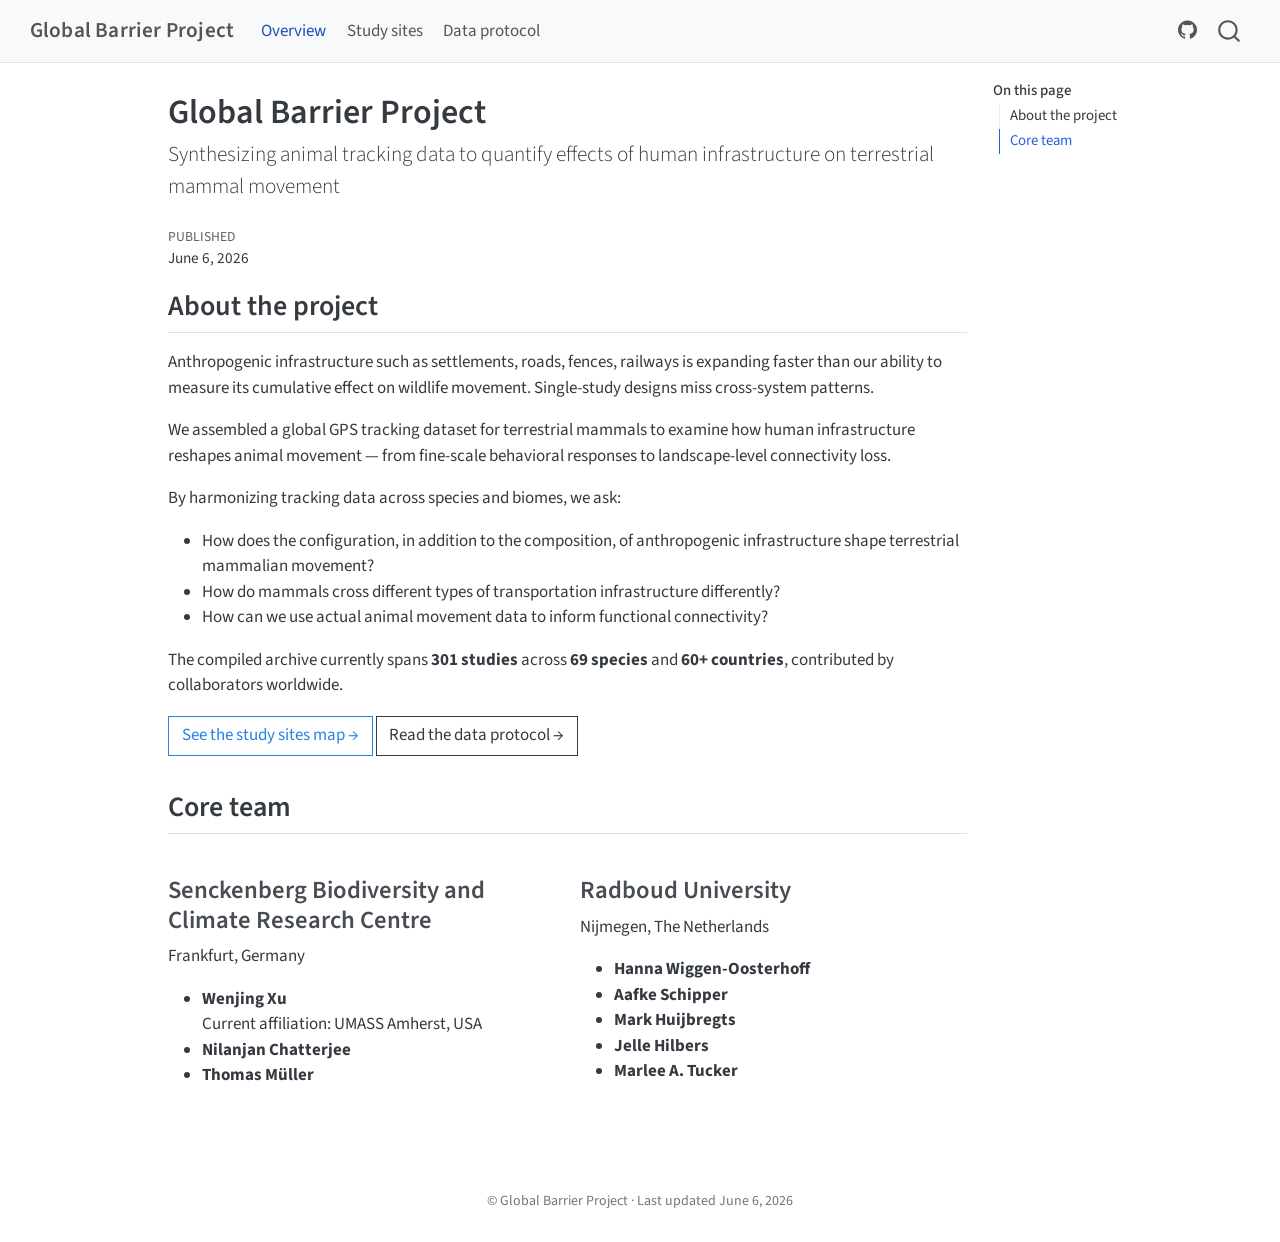
==== commit 135e439e: "Update overview and team section" ====
--- a/docs/index.html
+++ b/docs/index.html
@@ -183,7 +183,7 @@
 <h3 class="anchored" data-anchor-id="senckenberg-biodiversity-and-climate-research-centre">Senckenberg Biodiversity and Climate Research Centre</h3>
 <p>Frankfurt, Germany</p>
 <ul>
-<li><strong>Wenjing Xu* </strong> (Current affiliation: UMASS Amherst, USA)</li>
+<li><strong>Wenjing Xu</strong> <br> Current affiliation: UMASS Amherst, USA</li>
 <li><strong>Nilanjan Chatterjee</strong></li>
 <li><strong>Thomas Müller</strong></li>
 </ul>
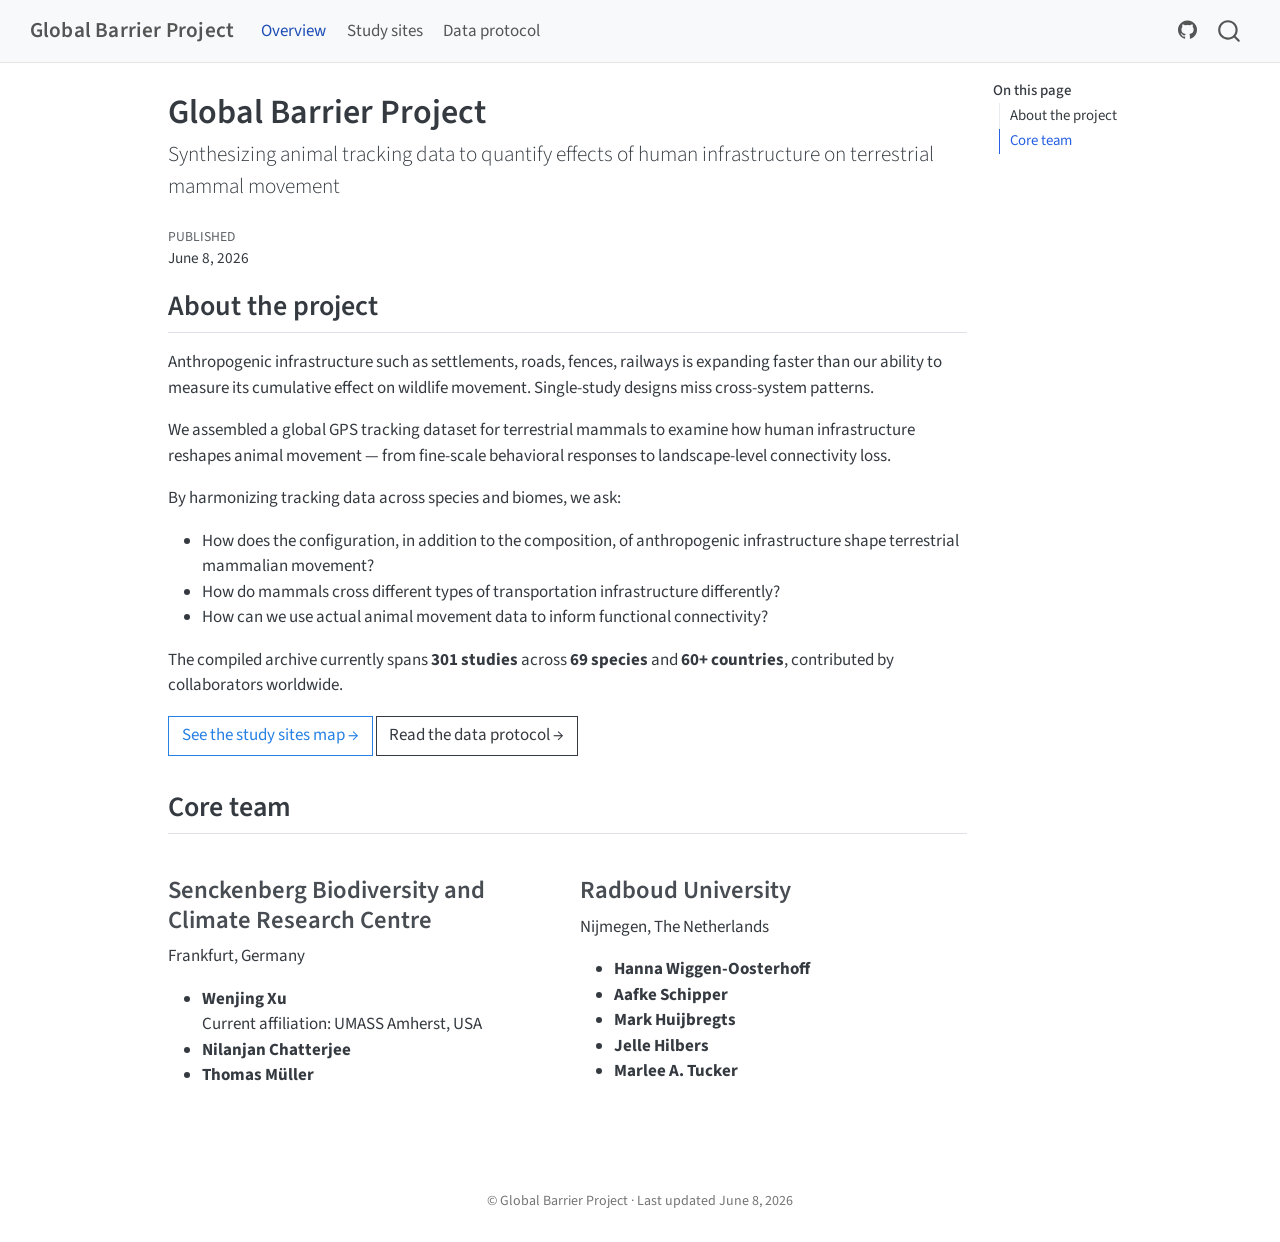
==== commit ffc086e7: "Show ISO dates in map popups" ====
--- a/docs/index.html
+++ b/docs/index.html
@@ -6,7 +6,7 @@
 
 <meta name="viewport" content="width=device-width, initial-scale=1.0, user-scalable=yes">
 
-<meta name="dcterms.date" content="2026-06-06">
+<meta name="dcterms.date" content="2026-06-08">
 
 <title>Global Barrier Project</title>
 <style>
@@ -151,7 +151,7 @@
     <div>
     <div class="quarto-title-meta-heading">Published</div>
     <div class="quarto-title-meta-contents">
-      <p class="date">June 6, 2026</p>
+      <p class="date">June 8, 2026</p>
     </div>
   </div>
   
@@ -617,7 +617,7 @@
       &nbsp;
     </div>   
     <div class="nav-footer-center">
-<p>© Global Barrier Project · Last updated June 6, 2026</p>
+<p>© Global Barrier Project · Last updated June 8, 2026</p>
 </div>
     <div class="nav-footer-right">
       &nbsp;
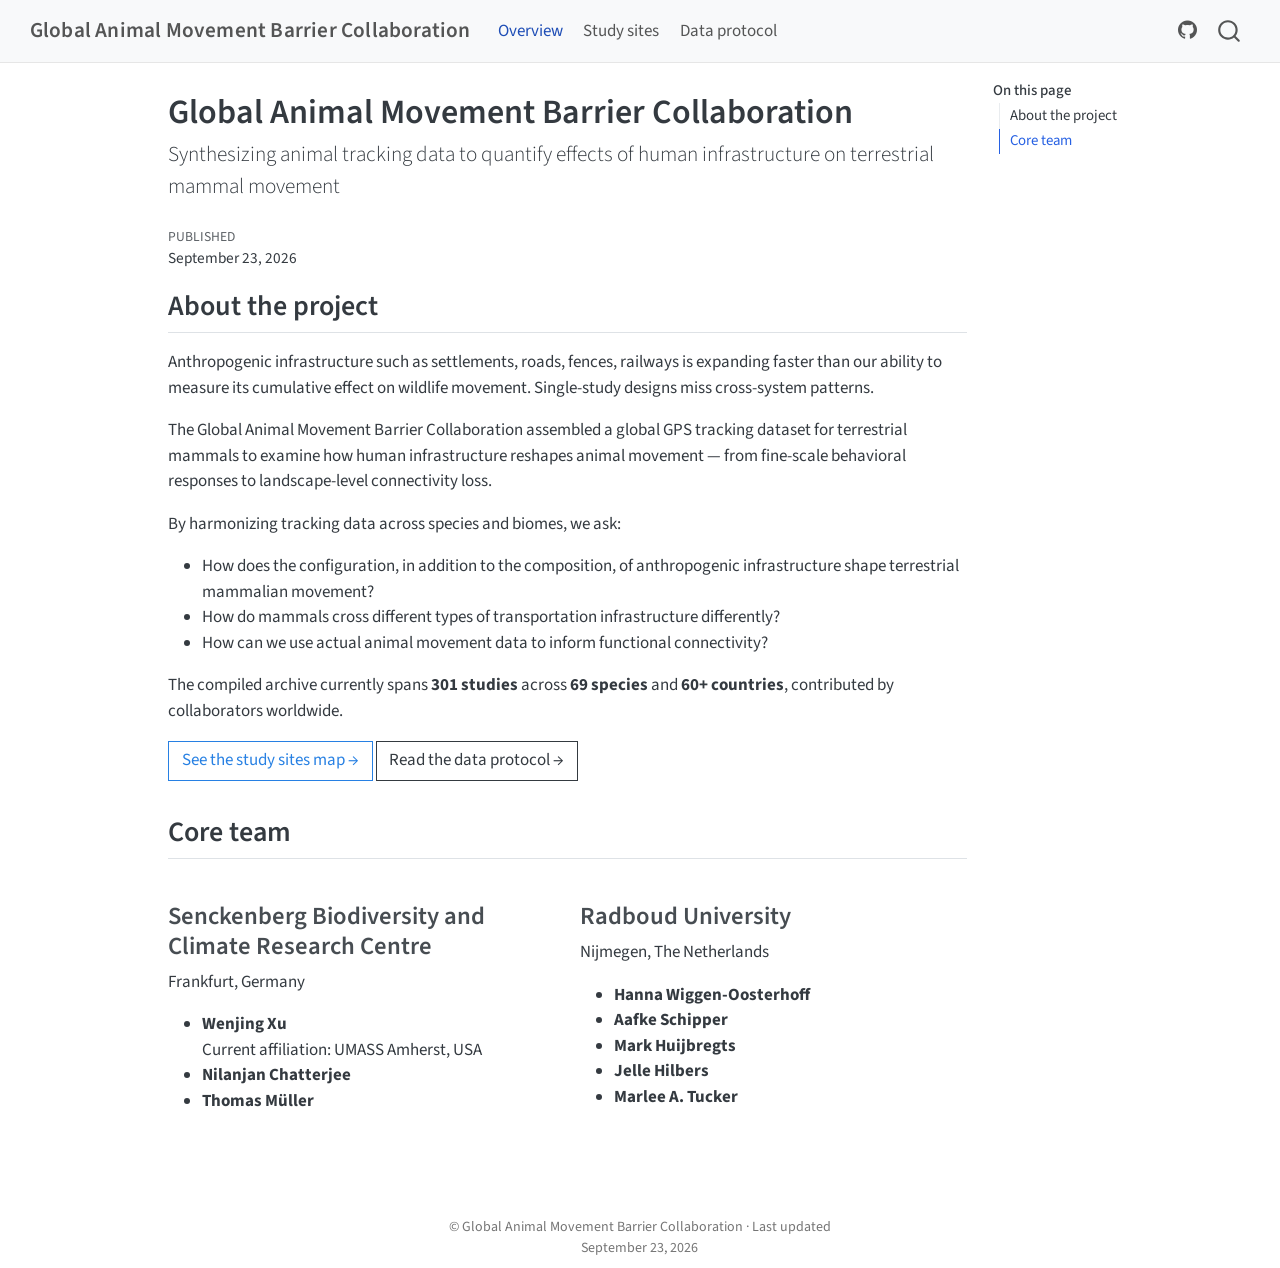
==== commit 75c58c10: "update name" ====
--- a/docs/index.html
+++ b/docs/index.html
@@ -6,9 +6,9 @@
 
 <meta name="viewport" content="width=device-width, initial-scale=1.0, user-scalable=yes">
 
-<meta name="dcterms.date" content="2026-06-08">
-
-<title>Global Barrier Project</title>
+<meta name="dcterms.date" content="2026-09-23">
+
+<title>Global Animal Movement Barrier Collaboration</title>
 <style>
 /* Default styles provided by pandoc.
 ** See https://pandoc.org/MANUAL.html#variables-for-html for config info.
@@ -85,7 +85,7 @@
       <div class="navbar-container container-fluid">
       <div class="navbar-brand-container mx-auto">
     <a class="navbar-brand" href="./index.html">
-    <span class="navbar-title">Global Barrier Project</span>
+    <span class="navbar-title">Global Animal Movement Barrier Collaboration</span>
     </a>
   </div>
             <div id="quarto-search" class="" title="Search"></div>
@@ -139,7 +139,7 @@
 
 <header id="title-block-header" class="quarto-title-block default">
 <div class="quarto-title">
-<h1 class="title">Global Barrier Project</h1>
+<h1 class="title">Global Animal Movement Barrier Collaboration</h1>
 <p class="subtitle lead">Synthesizing animal tracking data to quantify effects of human infrastructure on terrestrial mammal movement</p>
 </div>
 
@@ -151,7 +151,7 @@
     <div>
     <div class="quarto-title-meta-heading">Published</div>
     <div class="quarto-title-meta-contents">
-      <p class="date">June 8, 2026</p>
+      <p class="date">September 23, 2026</p>
     </div>
   </div>
   
@@ -166,7 +166,7 @@
 <section id="about-the-project" class="level2">
 <h2 class="anchored" data-anchor-id="about-the-project">About the project</h2>
 <p>Anthropogenic infrastructure such as settlements, roads, fences, railways is expanding faster than our ability to measure its cumulative effect on wildlife movement. Single-study designs miss cross-system patterns.</p>
-<p>We assembled a global GPS tracking dataset for terrestrial mammals to examine how human infrastructure reshapes animal movement — from fine-scale behavioral responses to landscape-level connectivity loss.</p>
+<p>The Global Animal Movement Barrier Collaboration assembled a global GPS tracking dataset for terrestrial mammals to examine how human infrastructure reshapes animal movement — from fine-scale behavioral responses to landscape-level connectivity loss.</p>
 <p>By harmonizing tracking data across species and biomes, we ask:</p>
 <ul>
 <li>How does the configuration, in addition to the composition, of anthropogenic infrastructure shape terrestrial mammalian movement?</li>
@@ -617,7 +617,7 @@
       &nbsp;
     </div>   
     <div class="nav-footer-center">
-<p>© Global Barrier Project · Last updated June 8, 2026</p>
+<p>© Global Animal Movement Barrier Collaboration · Last updated September 23, 2026</p>
 </div>
     <div class="nav-footer-right">
       &nbsp;
